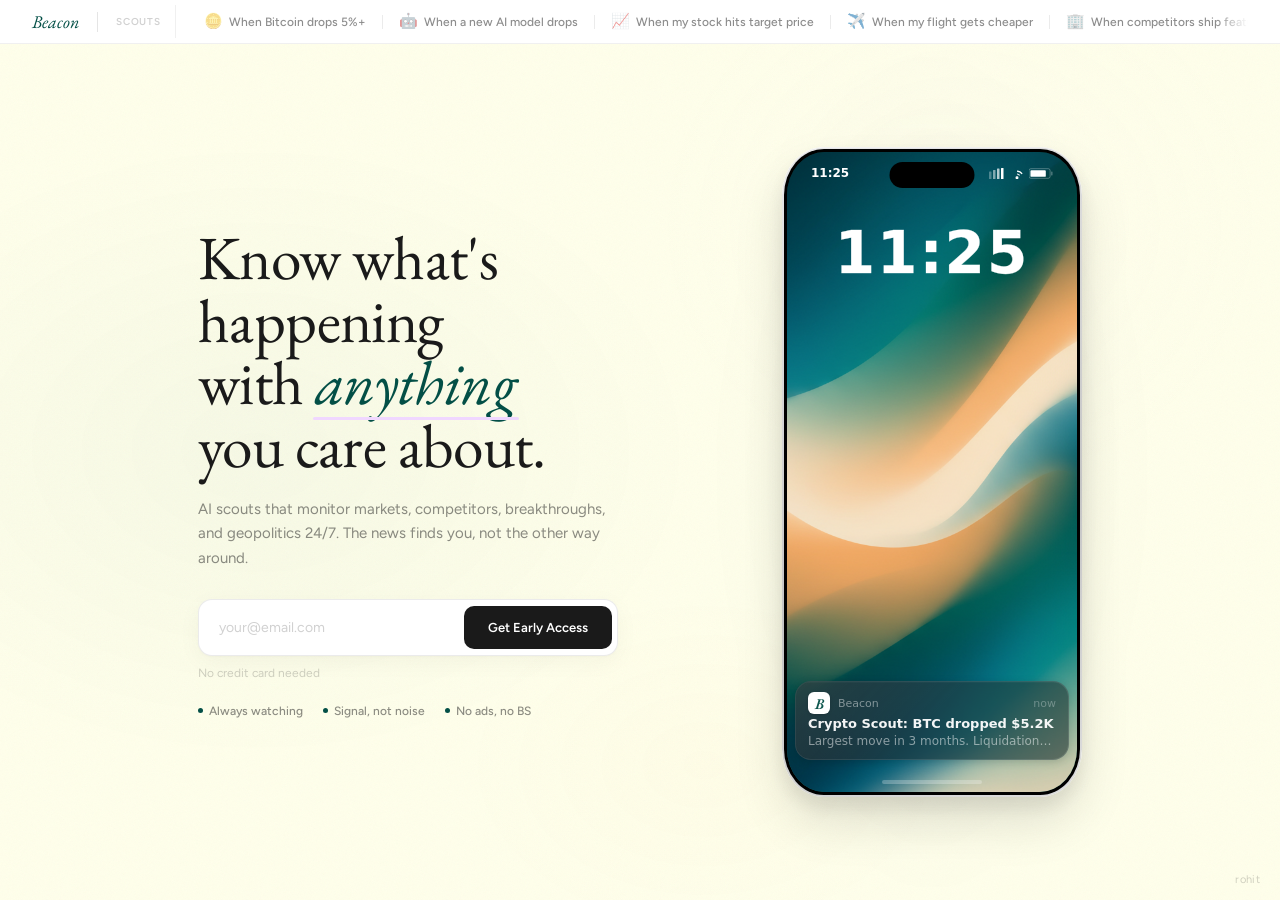
==== index.html @ 247541d8 "Update subtitle: the news finds you, not the other way around Co-Authored-By: Claude Opus 4.6 <norep" ====
<!DOCTYPE html>
<html lang="en">
<head>
<meta charset="UTF-8">
<meta name="viewport" content="width=device-width, initial-scale=1.0">
<title>Beacon — Know what's happening with anything you care about</title>
<meta name="description" content="Set up scouts to watch anything you care about. Beacon monitors 24/7 and only alerts you when something matters.">
<link rel="preconnect" href="https://fonts.googleapis.com">
<link rel="preconnect" href="https://fonts.gstatic.com" crossorigin>
<link href="https://fonts.googleapis.com/css2?family=Figtree:wght@400;500;600&family=EB+Garamond:ital,wght@0,400;1,400&display=swap" rel="stylesheet">
<style>
  *, *::before, *::after { margin: 0; padding: 0; box-sizing: border-box; }

  :root {
    --bg: #FFFFEB;
    --text: #1A1A1A;
    --text-50: rgba(26,26,26,0.5);
    --text-20: rgba(26,26,26,0.2);
    --text-70: rgba(26,26,26,0.7);
    --accent: #034f46;
    --accent-light: #067a6e;
    --accent-soft: rgba(3,79,70,0.06);
    --purple: #F0D7FF;
    --orange: #FFA946;
    --focus: #4D65FF;
    --border: rgba(0,0,0,0.06);
    --font-display: 'Figtree', -apple-system, sans-serif;
    --font-serif: 'EB Garamond', Georgia, serif;
    --font-body: 'Figtree', -apple-system, sans-serif;
    --font-ios: -apple-system, 'SF Pro Display', system-ui, sans-serif;
    --ease: cubic-bezier(0.16, 1, 0.3, 1);
    --ease-smooth: cubic-bezier(0.22, 1, 0.36, 1);
  }

  html, body {
    height: 100%; overflow: hidden;
    background: #FFFFEB; color: var(--text);
    font-family: var(--font-body);
    -webkit-font-smoothing: antialiased;
  }

  :focus-visible { outline: 0.125rem solid var(--focus); outline-offset: 0.125rem; }

  .viewport {
    position: relative;
    width: 100%; height: 100vh; height: 100dvh;
    display: grid;
    grid-template-rows: auto 1fr;
    overflow: hidden;
    opacity: 0; animation: viewIn 0.8s var(--ease) 0.1s forwards;
  }
  @keyframes viewIn { to { opacity: 1; } }

  /* ═══ CURSOR GLOW ═══ */
  .cursor-glow {
    position: fixed; width: 500px; height: 500px;
    border-radius: 50%; pointer-events: none; z-index: 0;
    background: radial-gradient(circle, rgba(3,79,70,0.035) 0%, transparent 70%);
    transform: translate(-50%, -50%);
    transition: opacity 0.4s;
    opacity: 0;
  }
  .cursor-glow.active { opacity: 1; }

  /* ═══ BACKGROUND ═══ */
  .bg-mesh {
    position: absolute; inset: 0; z-index: 0; pointer-events: none;
    background:
      radial-gradient(ellipse 50% 50% at 20% 50%, rgba(3,79,70,0.035) 0%, transparent 70%),
      radial-gradient(ellipse 40% 50% at 75% 25%, rgba(240,215,255,0.04) 0%, transparent 60%),
      radial-gradient(ellipse 35% 35% at 55% 85%, rgba(255,169,70,0.025) 0%, transparent 55%);
  }

  .bg-grain {
    position: absolute; inset: -50%; width: 200%; height: 200%;
    z-index: 1; pointer-events: none; opacity: 0.04;
    background-image: url("data:image/svg+xml,%3Csvg viewBox='0 0 512 512' xmlns='http://www.w3.org/2000/svg'%3E%3Cfilter id='n'%3E%3CfeTurbulence type='fractalNoise' baseFrequency='0.75' numOctaves='4' stitchTiles='stitch'/%3E%3C/filter%3E%3Crect width='100%25' height='100%25' filter='url(%23n)'/%3E%3C/svg%3E");
    background-size: 200px; animation: grain 6s steps(8) infinite;
  }
  @keyframes grain {
    0%,100%{transform:translate(0,0)}25%{transform:translate(-10%,5%)}50%{transform:translate(5%,-10%)}75%{transform:translate(-5%,10%)}
  }

  @keyframes fadeDown { from { opacity:0; transform:translateY(-8px); } to { opacity:1; transform:none; } }




  /* ═══ HERO ═══ */
  .hero {
    position: relative; z-index: 10;
    display: flex; align-items: center; justify-content: center;
    padding: 0 clamp(24px, 5vw, 64px);
    gap: clamp(40px, 5vw, 72px);
    max-width: 1100px; width: 100%; margin: 0 auto;
  }

  .hero-content { flex: 1; max-width: 520px; }

  /* Headline in EB Garamond (brand guide: serif for expressive headings) */
  .hero-headline {
    font-family: var(--font-serif); font-weight: 400;
    font-size: clamp(38px, 4.8vw, 64px);
    line-height: 1.02; letter-spacing: -0.01em;
    color: var(--text); margin-bottom: 20px; text-wrap: balance;
  }
  .hero-headline .word {
    display: inline-block; opacity: 0; transform: translateY(20px);
    animation: wordIn 0.5s var(--ease-smooth) forwards;
  }
  @keyframes wordIn { to { opacity:1; transform:none; } }
  .hero-headline .accent {
    font-family: var(--font-serif); font-style: italic;
    font-weight: 400; color: var(--accent);
    position: relative;
  }
  .hero-headline .accent::after {
    content: ''; position: absolute;
    bottom: 2px; left: -2px; right: -2px; height: 3px;
    background: var(--purple); border-radius: 2px;
    opacity: 0; transform: scaleX(0);
    animation: underlineIn 0.6s var(--ease) 1.2s forwards;
    transform-origin: left;
  }
  @keyframes underlineIn { to { opacity: 1; transform: scaleX(1); } }

  /* Sub copy in Figtree (brand guide: sans-serif for body) */
  .hero-sub {
    font-family: var(--font-body); font-weight: 400;
    font-size: clamp(15px, 1.1vw, 16px); line-height: 1.65;
    color: var(--text-50); max-width: 420px; margin-bottom: 28px;
    opacity: 0; animation: fadeUp 0.6s var(--ease) 0.8s forwards;
  }
  @keyframes fadeUp { from { opacity:0; transform:translateY(12px); } to { opacity:1; transform:none; } }

  /* CTA */
  .cta-wrap {
    max-width: 420px; position: relative;
    opacity: 0; animation: fadeUp 0.6s var(--ease) 1s forwards;
  }
  .cta-step { transition: all 0.5s var(--ease); }
  .cta-step.hidden { opacity:0; transform:translateY(8px); pointer-events:none; position:absolute; top:0; left:0; right:0; }
  .cta-step.visible { opacity:1; transform:none; pointer-events:auto; position:relative; }

  .cta {
    display: flex; align-items: center; background: #fff;
    border: 1px solid rgba(0,0,0,0.08); border-radius: 14px;
    padding: 5px 5px 5px 20px;
    box-shadow: 0 1px 3px rgba(0,0,0,0.03), 0 6px 24px rgba(0,0,0,0.04);
    transition: all 0.4s var(--ease-smooth);
  }
  .cta:focus-within {
    border-color: rgba(3,79,70,0.15);
    box-shadow: 0 1px 3px rgba(0,0,0,0.03), 0 12px 40px rgba(0,0,0,0.07);
    transform: translateY(-2px);
  }
  .cta input {
    flex:1; background:none; border:none; outline:none;
    font-family: var(--font-body); font-size: 14px; font-weight: 400;
    color: var(--text); padding: 14px 0; min-width: 0;
  }
  .cta input::placeholder { color: var(--text-20); }
  .cta-btn {
    flex-shrink: 0; font-family: var(--font-display);
    font-size: 13px; font-weight: 600;
    color: #fff; background: var(--text);
    border: none; border-radius: 10px; padding: 14px 24px;
    cursor: pointer; transition: all 0.3s var(--ease);
  }
  .cta-btn:hover { background: var(--accent); transform: translateY(-1px); box-shadow: 0 6px 20px rgba(3,79,70,0.2); }

  .cta-hint {
    font-family: var(--font-body); font-size: 12px; font-weight: 400;
    color: var(--text-20); margin-top: 10px;
  }

  /* Topic pills */
  .pills-label {
    font-family: var(--font-display); font-size: 13px; font-weight: 500;
    color: var(--text-50); margin-bottom: 14px;
  }
  .pills { display: flex; flex-wrap: wrap; gap: 8px; }
  .pill {
    font-family: var(--font-body); font-size: 13px; font-weight: 500;
    color: var(--text-50); background: rgba(255,255,255,0.8);
    border: 1px solid var(--border); border-radius: 100px;
    padding: 10px 20px; cursor: pointer; transition: all 0.3s var(--ease);
    opacity: 0; transform: translateY(10px) scale(0.95); user-select: none;
  }
  .pill.in { opacity:1; transform:none; }
  .pill:hover { border-color: rgba(3,79,70,0.2); color: var(--text); background: #fff; transform: translateY(-1px); }
  .pill.selected {
    background: var(--accent); border-color: var(--accent);
    color: #fff; box-shadow: 0 2px 12px rgba(3,79,70,0.2);
    transform: translateY(-1px) scale(1.02);
  }

  .confirm-wrap { text-align: left; }
  .confirm-number {
    font-family: var(--font-display); font-size: clamp(22px, 2.4vw, 32px);
    font-weight: 600; letter-spacing: -0.02em;
    color: var(--text); line-height: 1.2; margin-bottom: 6px;
  }
  .confirm-number .hash { color: var(--accent); font-weight: 600; }
  .confirm-text {
    font-family: var(--font-body); font-size: 14px; font-weight: 400;
    color: var(--text-50); line-height: 1.6;
  }

  /* Proof */
  .hero-proof {
    display: flex; gap: 20px; margin-top: 24px; flex-wrap: wrap;
  }
  .hero-proof-item {
    display: flex; align-items: center; gap: 6px;
    font-family: var(--font-body); font-size: 12px; font-weight: 500; color: var(--text-50);
    opacity: 0; transform: translateY(8px);
    animation: fadeUp 0.5s var(--ease) forwards;
    transition: color 0.3s var(--ease);
  }
  .hero-proof-item:nth-child(1) { animation-delay: 1.2s; }
  .hero-proof-item:nth-child(2) { animation-delay: 1.35s; }
  .hero-proof-item:nth-child(3) { animation-delay: 1.5s; }
  .hero-proof-item:hover { color: var(--text-70); }
  .hero-proof-item .pip {
    width: 5px; height: 5px; border-radius: 50%; background: var(--accent);
    animation: pipPulse 2.5s ease-in-out infinite;
  }
  .hero-proof-item:nth-child(2) .pip { animation-delay: 0.6s; }
  .hero-proof-item:nth-child(3) .pip { animation-delay: 1.2s; }
  @keyframes pipPulse {
    0%, 100% { opacity: 0.3; transform: scale(1); }
    50% { opacity: 0.7; transform: scale(1.3); }
  }

  /* ═══ PHONE ═══ */
  .phone-wrap {
    flex: 1; max-width: 300px; min-width: 250px;
    opacity: 0; animation: phoneIn 0.8s var(--ease-smooth) 0.4s forwards;
    position: relative;
    will-change: transform;
  }
  @keyframes phoneIn { from { opacity:0; transform:translateY(30px) scale(0.97); } to { opacity:1; transform:none; } }

  /* phone-float removed per user request */

  .phone-glow {
    position: absolute; inset: -20%; z-index: -1;
    background: radial-gradient(ellipse, rgba(3,79,70,0.06) 0%, transparent 65%);
    filter: blur(40px); pointer-events: none;
    animation: glowPulse 4s ease-in-out infinite;
  }
  @keyframes glowPulse {
    0%, 100% { opacity: 0.5; transform: scale(1); }
    50% { opacity: 0.9; transform: scale(1.04); }
  }

  /* deco removed per user request */

  .iphone {
    position: relative; width: 100%; aspect-ratio: 393 / 852;
    background: linear-gradient(155deg, #e8e8e8 0%, #d2d2d2 40%, #c5c5c5 60%, #ddd 100%);
    border-radius: min(48px, 14%); padding: 2px;
    box-shadow:
      inset 0 0.5px 0 rgba(255,255,255,0.9),
      0 25px 50px rgba(0,0,0,0.12),
      0 10px 20px rgba(0,0,0,0.08);
    transition: box-shadow 0.4s var(--ease);
  }
  .phone-wrap:hover .iphone {
    box-shadow:
      inset 0 0.5px 0 rgba(255,255,255,0.9),
      0 30px 60px rgba(0,0,0,0.15),
      0 15px 30px rgba(0,0,0,0.1);
  }
  .iphone-inner {
    width: 100%; height: 100%;
    background: #000; border-radius: min(46px, 13.5%);
    padding: 3px; overflow: hidden;
  }
  .iphone-screen {
    position: relative; width: 100%; height: 100%;
    border-radius: min(43px, 13%); overflow: hidden;
  }

  .dynamic-island {
    position: absolute; top: 10px; left: 50%; transform: translateX(-50%);
    width: 85px; height: 26px; background: #000; border-radius: 20px; z-index: 30;
  }

  /* Wallpaper */
  .ios-wall-fallback {
    position: absolute; inset: 0;
    background: linear-gradient(170deg, #0a2a28 0%, #0f3d3a 30%, #155852 60%, #1a6b64 100%);
  }
  .ios-wall {
    position: absolute; inset: 0;
    background: url('ios-wallpaper-v2.png') center/cover no-repeat;
  }

  /* Status bar */
  .sb {
    position: relative; z-index: 20;
    display: flex; justify-content: space-between; align-items: center;
    padding: 14px 24px 0;
    font-family: var(--font-ios); font-size: 12px; font-weight: 600; color: #fff;
  }
  .sb-right { display: flex; gap: 5px; align-items: center; }

  /* iOS Time + Date + Weather */
  .ios-time {
    position: relative; z-index: 10; text-align: center;
    padding-top: 44px;
    font-family: var(--font-ios); font-size: 58px; font-weight: 800;
    color: #fff; letter-spacing: 2px; line-height: 1;
    -webkit-text-stroke: 0.3px rgba(255,255,255,0.8);
  }
  .ios-date {
    font-family: var(--font-ios); font-size: 13px; font-weight: 500;
    color: rgba(255,255,255,0.65); text-align: center;
    margin-top: 4px; letter-spacing: 0.3px;
  }
  .ios-weather {
    text-align: center; margin-top: 8px;
    font-family: var(--font-ios); font-size: 13px; font-weight: 500;
    color: rgba(255,255,255,0.55);
    opacity: 0; transition: opacity 0.6s var(--ease-smooth);
  }
  .ios-weather.show { opacity: 1; }
  .ios-weather-icon { font-size: 15px; vertical-align: middle; margin-right: 2px; }

  /* Notifications */
  .notif-stack {
    position: absolute; bottom: 32px; left: 8px; right: 8px;
    z-index: 10; display: flex; flex-direction: column-reverse; gap: 6px;
  }

  .notif {
    position: relative;
    background: rgba(40,40,40,0.55);
    backdrop-filter: blur(50px) saturate(180%);
    -webkit-backdrop-filter: blur(50px) saturate(180%);
    border: 0.5px solid rgba(255,255,255,0.1);
    border-radius: 16px; padding: 10px 12px;
    box-shadow: 0 2px 8px rgba(0,0,0,0.15), inset 0 0.5px 0 rgba(255,255,255,0.06);
    will-change: transform, opacity;
    transform: translate3d(0, 8px, 0) scale(0.98);
    opacity: 0;
    transition: opacity 0.5s cubic-bezier(0.25, 1, 0.5, 1), transform 0.5s cubic-bezier(0.25, 1, 0.5, 1);
  }
  .notif.show { opacity: 1; transform: translate3d(0, 0, 0) scale(1); }
  .notif.minimized {
    padding: 7px 12px; border-radius: 14px;
    transform: translate3d(0, 0, 0) scale(0.96);
    transition: all 0.5s cubic-bezier(0.25, 1, 0.5, 1);
  }
  .notif.minimized .notif-body { display: none; }
  .notif.minimized .notif-title { font-size: 11px; }
  .notif.minimized .notif-row { margin-bottom: 0; }

  .notif::before {
    content: ''; position: absolute; inset: 0; border-radius: 16px;
    background: linear-gradient(135deg, rgba(255,255,255,0.06) 0%, transparent 50%);
    pointer-events: none;
  }

  .notif-row { display: flex; align-items: center; gap: 8px; margin-bottom: 2px; }

  .notif-app-icon {
    width: 22px; height: 22px; border-radius: 6px;
    display: flex; align-items: center; justify-content: center;
    font-family: var(--font-serif); font-size: 15px; font-weight: 600;
    font-style: italic; flex-shrink: 0;
    background: #fff; color: var(--accent);
    box-shadow: 0 1px 3px rgba(0,0,0,0.2);
  }

  .notif-app-name {
    font-family: var(--font-ios); font-size: 11px; font-weight: 500;
    color: rgba(255,255,255,0.45); flex: 1;
  }
  .notif-time-label {
    font-family: var(--font-ios); font-size: 11px; font-weight: 400;
    color: rgba(255,255,255,0.3);
  }
  .notif-title {
    font-family: var(--font-ios); font-size: 13px; font-weight: 600;
    color: rgba(255,255,255,0.95); line-height: 1.25; margin-bottom: 1px;
    white-space: nowrap; overflow: hidden; text-overflow: ellipsis;
  }
  .notif-body {
    font-family: var(--font-ios); font-size: 12px; font-weight: 400;
    color: rgba(255,255,255,0.5); line-height: 1.35;
    white-space: nowrap; overflow: hidden; text-overflow: ellipsis;
  }

  .home-indicator {
    position: absolute; bottom: 8px; left: 50%; transform: translateX(-50%);
    width: 100px; height: 4px; border-radius: 2px;
    background: rgba(255,255,255,0.25); z-index: 20;
  }

  /* ═══ SCOUT CAROUSEL (bottom) ═══ */
  .scout-strip {
    position: relative; z-index: 10;
    background: #fff;
    border-bottom: 1px solid var(--border);
    overflow: hidden;
    opacity: 0; animation: fadeDown 0.6s var(--ease) 0.2s forwards;
  }

  .scout-strip-inner {
    display: flex; align-items: center;
    padding: 0 clamp(16px, 3vw, 32px); gap: 0;
    max-width: 1340px; margin: 0 auto;
  }
  .scout-strip-logo {
    font-family: var(--font-serif); font-size: 18px; font-weight: 400;
    font-style: italic; color: var(--accent);
    white-space: nowrap; flex-shrink: 0;
    padding: 10px 0;
  }
  .scout-strip-sep {
    width: 1px; height: 20px; background: rgba(0,0,0,0.1); flex-shrink: 0;
    margin: 0 18px;
  }
  .scout-strip-label {
    font-family: var(--font-display); font-size: 10px; font-weight: 600;
    color: var(--text-20); letter-spacing: 0.08em; text-transform: uppercase;
    white-space: nowrap; flex-shrink: 0;
    padding: 10px 14px 10px 0;
    border-right: 1px solid var(--border);
  }
  .scout-carousel-wrap {
    flex: 1; overflow: hidden; position: relative;
    mask-image: linear-gradient(90deg, transparent, black 32px, black calc(100% - 32px), transparent);
    -webkit-mask-image: linear-gradient(90deg, transparent, black 32px, black calc(100% - 32px), transparent);
  }
  .scout-carousel {
    display: flex; align-items: center; width: max-content;
    animation: scoutScroll 70s linear infinite;
    padding: 0 12px;
  }
  .scout-carousel:hover { animation-play-state: paused; }
  @keyframes scoutScroll { to { transform: translateX(-50%); } }

  .scout-item {
    display: flex; align-items: center; gap: 6px;
    font-family: var(--font-body); font-size: 12px; font-weight: 500;
    color: var(--text-50); white-space: nowrap;
    padding: 10px 16px;
    transition: color 0.3s var(--ease);
    cursor: default;
  }
  .scout-item:hover { color: var(--accent); }
  .scout-emoji { font-size: 15px; line-height: 1; }
  .scout-sep {
    width: 1px; height: 14px; background: rgba(0,0,0,0.08); flex-shrink: 0;
  }

  /* ═══ ROHIT TOGGLE ═══ */
  .rohit-toggle {
    position: fixed; bottom: 14px; right: 20px; z-index: 100;
    font-family: var(--font-body); font-size: 11px; font-weight: 400;
    color: var(--text-20); cursor: pointer; user-select: none;
    letter-spacing: 0.03em;
    transition: color 0.3s var(--ease);
    opacity: 0; animation: fadeUp 0.6s var(--ease) 2s forwards;
  }
  .rohit-toggle:hover { color: var(--text-50); }
  .rohit-toggle.active { color: var(--accent); }

  /* ═══ RESPONSIVE ═══ */
  @media (max-width: 960px) {
    html, body { overflow: auto; }
    .viewport { height: auto; overflow: visible; grid-template-rows: auto auto; }
    .hero {
      flex-direction: column; padding: 0 24px;
      text-align: center; justify-content: flex-start; gap: 0;
    }
    .hero-content {
      max-width: 480px; order: 1; flex: none; margin: 0 auto;
      min-height: calc(100dvh - 50px);
      display: flex; flex-direction: column; justify-content: center;
      padding: 32px 0 0;
    }
    .hero-headline {
      font-size: clamp(36px, 8vw, 52px);
      text-align: center; margin-left: auto; margin-right: auto;
    }
    .hero-sub { text-align: center; max-width: 100%; margin-left: auto; margin-right: auto; }
    .cta-wrap { max-width: 90vw; width: 100%; margin: 0 auto; }
    .hero-proof { justify-content: center; margin-top: 16px; }
    .phone-wrap {
      order: 2; width: 75vw; max-width: 380px; min-width: 300px; margin: 0 auto;
      flex: none; padding: 0; margin-top: -60px;
    }
  }
  @media (max-width: 640px) {
    .hero-content { padding: 20px 0 0; }
    .hero { padding: 0 20px; }
    .hero-sub { margin-bottom: 20px; }
    .hero-headline { font-size: clamp(32px, 9vw, 44px); }
    .hero-proof { gap: 12px; }
    .scout-strip-label { display: none; }
    .phone-wrap { width: 80vw; max-width: 360px; min-width: 280px; margin-top: -48px; padding: 0; margin-bottom: 0; }
    .cta {
      flex-direction: column; gap: 0; padding: 0;
      background: none; border: none; box-shadow: none;
    }
    .cta:focus-within { transform: none; box-shadow: none; }
    .cta input {
      width: 100%; font-size: 15px; padding: 14px 16px;
      background: rgba(255,255,255,0.6); border: 1px solid var(--border);
      border-radius: 12px; margin-bottom: 10px;
    }
    .cta-btn {
      width: 100%; padding: 16px; border-radius: 12px;
      font-size: 14px; text-align: center;
    }
    /* Keep phone internals left-aligned like real iOS */
    .iphone-screen { text-align: left; }
    .notif-stack { bottom: 28px; left: 8px; right: 8px; gap: 6px; }
    .notif { border-radius: 16px; padding: 10px 12px; }
    .notif-row { text-align: left; }
    .notif-title { font-size: 13px; text-align: left; }
    .notif-body { font-size: 12px; text-align: left; }
    .notif-app-icon { width: 22px; height: 22px; font-size: 15px; border-radius: 6px; }
    .notif-app-name { font-size: 11px; text-align: left; }
    .notif-time-label { font-size: 11px; }

    /* Mobile: skip pills, go straight to clean confirm */
    #step-topics { display: none !important; }

    /* Mobile confirm overlay */
    .mobile-confirm-overlay {
      position: fixed; inset: 0; z-index: 200;
      background: var(--bg);
      display: flex; flex-direction: column;
      align-items: center; justify-content: center;
      padding: 40px 32px; text-align: center;
      opacity: 0; transform: scale(0.98);
      animation: overlayIn 0.6s cubic-bezier(0.25, 1, 0.5, 1) forwards;
    }
    @keyframes overlayIn {
      to { opacity: 1; transform: scale(1); }
    }
    .mobile-confirm-overlay .confirm-check {
      width: 56px; height: 56px; border-radius: 50%;
      background: var(--accent); color: #fff;
      display: flex; align-items: center; justify-content: center;
      font-size: 28px; margin-bottom: 24px;
      opacity: 0; transform: scale(0.5);
      animation: checkPop 0.5s cubic-bezier(0.25, 1, 0.5, 1) 0.3s forwards;
    }
    @keyframes checkPop { to { opacity: 1; transform: scale(1); } }
    .mobile-confirm-overlay .confirm-number {
      font-size: 28px; margin-bottom: 8px;
    }
    .mobile-confirm-overlay .confirm-text {
      font-size: 15px; max-width: 280px; line-height: 1.6;
    }

    /* Kill bottom space from body/viewport */
    .viewport { margin-bottom: 0; padding-bottom: 0; }
    .hero { padding-bottom: 0; margin-bottom: 0; }
  }
</style>
</head>
<body>
<div class="cursor-glow" id="cursor-glow"></div>
<div class="viewport">
  <div class="bg-mesh"></div>
  <div class="bg-grain"></div>

  <!-- Scout Carousel (top) -->
  <div class="scout-strip">
    <div class="scout-strip-inner">
      <span class="scout-strip-logo">Beacon</span>
      <span class="scout-strip-sep"></span>
      <span class="scout-strip-label">Scouts</span>
      <div class="scout-carousel-wrap">
        <div class="scout-carousel" id="scout-carousel"></div>
      </div>
    </div>
  </div>

  <!-- Hero -->
  <main class="hero">
    <div class="hero-content">
      <h1 class="hero-headline" id="headline"></h1>
      <p class="hero-sub">AI scouts that monitor markets, competitors, breakthroughs, and geopolitics 24/7. The news finds you, not the other way around.</p>
      <div class="cta-wrap" id="cta">
        <div class="cta-step visible" id="step-email">
          <form class="cta" onsubmit="handleSubmit(event)">
            <input type="email" placeholder="your@email.com" required autocomplete="email" />
            <button type="submit" class="cta-btn">Get Early Access</button>
          </form>
          <div class="cta-hint">No credit card needed</div>
        </div>
        <div class="cta-step hidden" id="step-topics">
          <div class="pills-label">What do you want your first scout to track?</div>
          <div class="pills">
            <span class="pill" data-topic="ai">AI model launches</span>
            <span class="pill" data-topic="markets">Gold & silver prices</span>
            <span class="pill" data-topic="crypto">Bitcoin price moves</span>
            <span class="pill" data-topic="geo">Iran war updates</span>
            <span class="pill" data-topic="comp">Competitor launches</span>
            <span class="pill" data-topic="startup">Startup funding rounds</span>
            <span class="pill" data-topic="regulation">New regulations</span>
            <span class="pill" data-topic="unsure" style="border-style:dashed">Not sure yet, surprise me</span>
          </div>
        </div>
        <div class="cta-step hidden" id="step-confirm">
          <div class="confirm-wrap">
            <div class="confirm-number">You're <span class="hash">#2,847</span> on the list</div>
            <div class="confirm-text">We'll activate your scout and ping you the moment it's ready.</div>
          </div>
        </div>
      </div>
      <div class="hero-proof">
        <div class="hero-proof-item"><span class="pip"></span>Always watching</div>
        <div class="hero-proof-item"><span class="pip"></span>Signal, not noise</div>
        <div class="hero-proof-item"><span class="pip"></span>No ads, no BS</div>
      </div>
    </div>

    <!-- iPhone -->
    <div class="phone-wrap" id="phone-wrap">
      <div class="phone-glow"></div>
      <div class="iphone">
        <div class="iphone-inner">
          <div class="iphone-screen">
            <div class="ios-wall-fallback"></div>
            <div class="ios-wall"></div>
            <div class="dynamic-island"></div>
            <div class="sb">
              <span id="sb-time">9:41</span>
              <div class="sb-right">
                <svg width="16" height="11" viewBox="0 0 16 11" fill="#fff"><rect x="0" y="3.5" width="2.5" height="7.5" rx="0.5" opacity="0.3"/><rect x="4" y="2" width="2.5" height="9" rx="0.5" opacity="0.5"/><rect x="8" y="0.5" width="2.5" height="10.5" rx="0.5" opacity="0.7"/><rect x="12" y="0" width="2.5" height="11" rx="0.5"/></svg>
                <svg width="14" height="11" viewBox="0 0 15 11" fill="none" stroke="#fff" stroke-width="1.2"><path d="M7.5 6C8.6 6 9.6 6.6 10.3 7.5"/><path d="M7.5 3C9.8 3 11.8 4.2 13 6"/><circle cx="7.5" cy="10" r="1" fill="#fff"/></svg>
                <svg width="24" height="11" viewBox="0 0 25 11" fill="none"><rect x="0" y="0.5" width="22" height="10" rx="2" stroke="#fff" stroke-opacity="0.3"/><rect x="23" y="3.5" width="1.5" height="4" rx="0.5" fill="#fff" opacity="0.3"/><rect x="1.5" y="2" width="16" height="7" rx="1" fill="#fff"/></svg>
              </div>
            </div>
            <div class="ios-time" id="ios-time">9:41</div>
            <div class="ios-date" id="ios-date">Thursday, March 13</div>
            <div class="ios-weather" id="ios-weather"></div>
            <div class="notif-stack" id="notif-stack"></div>
            <div class="home-indicator"></div>
          </div>
        </div>
      </div>
    </div>
  </main>

  <span class="rohit-toggle" id="theme-rohit" onclick="toggleRohit()">rohit</span>
</div>

<script>
// ═══ HEADLINE ═══
(function() {
  var el = document.getElementById('headline');
  var words = [
    { t: 'Know' }, { t: "what's" }, { t: 'happening' },
    { t: 'with' }, { t: 'anything', cls: 'accent' },
    { t: 'you' }, { t: 'care' }, { t: 'about.' },
  ];
  el.innerHTML = words.map(function(w, i) {
    var inner = w.cls ? '<span class="' + w.cls + '">' + w.t + '</span>' : w.t;
    return '<span class="word" style="animation-delay:' + (0.3 + i * 0.07) + 's">' + inner + '</span>';
  }).join(' ');
})();

// ═══ iOS TIME (uses visitor's timezone automatically) ═══
(function() {
  function update() {
    var now = new Date();
    var h = now.getHours() % 12 || 12;
    var m = now.getMinutes().toString().padStart(2, '0');
    var t = h + ':' + m;
    document.getElementById('ios-time').textContent = t;
    document.getElementById('sb-time').textContent = t;
    var days = ['Sunday','Monday','Tuesday','Wednesday','Thursday','Friday','Saturday'];
    var months = ['January','February','March','April','May','June','July','August','September','October','November','December'];
    document.getElementById('ios-date').textContent = days[now.getDay()] + ', ' + months[now.getMonth()] + ' ' + now.getDate();
  }
  update();
  setInterval(update, 30000);
})();

// ═══ WEATHER (IP geolocation + Open-Meteo, zero API keys) ═══
(function() {
  var weatherEl = document.getElementById('ios-weather');
  var codes = {
    0: '☀️', 1: '🌤️', 2: '⛅', 3: '☁️',
    45: '🌫️', 48: '🌫️',
    51: '🌦️', 53: '🌦️', 55: '🌧️',
    61: '🌦️', 63: '🌧️', 65: '🌧️',
    71: '🌨️', 73: '🌨️', 75: '🌨️',
    80: '🌦️', 81: '🌧️', 82: '🌧️',
    95: '⛈️', 96: '⛈️', 99: '⛈️'
  };

  var tz = Intl.DateTimeFormat().resolvedOptions().timeZone || '';
  var city = tz.split('/').pop().replace(/_/g, ' ');

  function showWeather(lat, lon, cityName) {
    fetch('https://api.open-meteo.com/v1/forecast?latitude=' + lat + '&longitude=' + lon + '&current_weather=true')
      .then(function(r) { return r.json(); })
      .then(function(data) {
        var w = data.current_weather;
        if (!w) return;
        var icon = codes[w.weathercode] || '☀️';
        var tempC = Math.round(w.temperature);
        var isUS = tz.indexOf('America') === 0;
        var temp = isUS ? Math.round(tempC * 9 / 5 + 32) + '°' : tempC + '°';
        weatherEl.innerHTML = '<span class="ios-weather-icon">' + icon + '</span> ' + temp + '  ' + cityName;
        weatherEl.classList.add('show');
      })
      .catch(function() {});
  }

  // GeoJS (primary, no rate limits) with ipapi fallback
  fetch('https://get.geojs.io/v1/ip/geo.json')
    .then(function(r) { return r.json(); })
    .then(function(geo) {
      if (geo.latitude && geo.longitude) {
        showWeather(geo.latitude, geo.longitude, geo.city || city);
      } else { throw new Error('no coords'); }
    })
    .catch(function() {
      fetch('https://ipapi.co/json/')
        .then(function(r) { return r.json(); })
        .then(function(geo) {
          if (geo.latitude && geo.longitude) {
            showWeather(geo.latitude, geo.longitude, geo.city || city);
          }
        })
        .catch(function() {});
    });
})();

// ═══ CURSOR GLOW ═══
(function() {
  var glow = document.getElementById('cursor-glow');
  var active = false;
  document.addEventListener('mousemove', function(e) {
    if (!active) { glow.classList.add('active'); active = true; }
    glow.style.left = e.clientX + 'px';
    glow.style.top = e.clientY + 'px';
  });
  document.addEventListener('mouseleave', function() {
    glow.classList.remove('active'); active = false;
  });
})();

// ═══ PHONE 3D TILT ═══
(function() {
  var phone = document.getElementById('phone-wrap');
  if (!phone) return;
  document.addEventListener('mousemove', function(e) {
    var dx = (e.clientX / window.innerWidth - 0.5) * 2;
    var dy = (e.clientY / window.innerHeight - 0.5) * 2;
    phone.style.transform =
      'perspective(900px) rotateY(' + (dx * 4) + 'deg) rotateX(' + (-dy * 2.5) + 'deg)';
  });
})();

// ═══ NOTIFICATIONS ═══
(function() {
  var stack = document.getElementById('notif-stack');
  var MAX_VISIBLE = 3;

  var allNotifs = [
    { scout: 'Crypto Scout', title: 'BTC dropped $5.2K', body: 'Largest move in 3 months. Liquidations at $890M.' },
    { scout: 'AI Scout', title: 'Claude 4.5 dropped', body: 'Major reasoning upgrade. API live now.' },
    { scout: 'Competitor Scout', title: 'Rival raised $25M', body: 'Led by Sequoia. Entering your market.' },
    { scout: 'Geopolitics Scout', title: 'Taiwan Strait alert', body: 'US Navy repositioning confirmed.' },
    { scout: 'Market Scout', title: 'Gold hits new ATH at $2,840', body: 'Safe haven demand surging. Up 18% YTD.' },
    { scout: 'Regulation Scout', title: 'EU AI Act published', body: 'Affects deployment. Compliance deadline Q2.' },
    { scout: 'Startup Scout', title: 'Perplexity raised $500M', body: 'Valued at $9B. Series C led by IVP.' },
    { scout: 'Sneaker Scout', title: 'Jordan 4 Bred restocked', body: 'Nike SNKRS app. Limited sizes available.' },
    { scout: 'Flight Scout', title: 'DEL→LHR dropped to $380', body: 'Down 42% from last week. Book before midnight.' },
    { scout: 'Crypto Scout', title: 'ETH broke $4,200', body: 'Highest since Jan. ETF inflows accelerating.' },
    { scout: 'AI Scout', title: 'GPT-5 announced', body: 'Multimodal native. Rolling out to Plus users.' },
    { scout: 'Market Scout', title: 'Silver surged 8% overnight', body: 'Industrial demand spike. Supply deficit widening.' },
    { scout: 'Competitor Scout', title: 'Competitor acquired Acme', body: '$120M deal. Expanding into your vertical.' },
    { scout: 'Geopolitics Scout', title: 'EU sanctions expanded', body: 'New trade restrictions effective next week.' },
    { scout: 'Rent Scout', title: 'Avg rent dropped 6% in HSR', body: 'First decline in 14 months. New inventory surge.' },
    { scout: 'Research Scout', title: 'Your paper got cited', body: 'New citation in Nature Machine Intelligence.' },
    { scout: 'Oil Scout', title: 'Crude spiked to $94/barrel', body: 'OPEC+ cut deeper than expected.' },
    { scout: 'Funding Scout', title: 'Stripe raised at $91B', body: 'Largest private funding round this year.' },
    { scout: 'Fed Scout', title: 'Fed cut rates by 25bps', body: 'First cut in 14 months. Markets rallying.' },
    { scout: 'Ad Scout', title: 'Competitor launched Google Ads', body: 'Bidding on your brand keywords. CPC up 30%.' },
  ];

  var timeLabels = ['now', '1m ago', '3m ago', '8m ago', '22m ago', '1h ago'];
  var queue = allNotifs.slice();
  var visible = [];

  function updateTimes() {
    visible.forEach(function(obj, i) {
      var label = obj.el.querySelector('.notif-time-label');
      if (label) label.textContent = timeLabels[i] || timeLabels[timeLabels.length - 1];
    });
  }

  function showNext() {
    if (queue.length === 0) {
      setTimeout(function() {
        visible.forEach(function(obj) { obj.el.classList.remove('show'); });
        setTimeout(function() {
          stack.innerHTML = '';
          visible = [];
          queue = allNotifs.slice();
          setTimeout(showNext, 1000);
        }, 700);
      }, 4000);
      return;
    }

    var data = queue.shift();
    var el = document.createElement('div');
    el.className = 'notif';
    el.innerHTML =
      '<div class="notif-row">' +
        '<div class="notif-app-icon">B</div>' +
        '<div class="notif-app-name">Beacon</div>' +
        '<div class="notif-time-label">now</div>' +
      '</div>' +
      '<div class="notif-title">' + data.scout + ': ' + data.title + '</div>' +
      '<div class="notif-body">' + data.body + '</div>';

    stack.prepend(el);
    visible.unshift({ el: el, data: data });

    if (visible.length > MAX_VISIBLE) {
      var oldest = visible.pop();
      oldest.el.classList.add('minimized');
      setTimeout(function() {
        if (oldest.el.parentNode) oldest.el.remove();
      }, 600);
    }

    updateTimes();

    requestAnimationFrame(function() {
      requestAnimationFrame(function() {
        el.classList.add('show');
      });
    });

    setTimeout(showNext, 2800);
  }

  setTimeout(showNext, 1600);
})();

// ═══ SCOUT CAROUSEL (emoji + thin separator) ═══
(function() {
  var scouts = [
    ['\uD83E\uDE99', 'When Bitcoin drops 5%+'],
    ['\uD83E\uDD16', 'When a new AI model drops'],
    ['\uD83D\uDCC8', 'When my stock hits target price'],
    ['\u2708\uFE0F', 'When my flight gets cheaper'],
    ['\uD83C\uDFE2', 'When competitors ship features'],
    ['\uD83D\uDCB0', 'When a startup I follow raises'],
    ['\uD83C\uDFE0', 'When rent drops in my area'],
    ['\uD83D\uDC5F', 'When my sneakers restock'],
    ['\uD83C\uDF0D', 'When visa policies change'],
    ['\uD83C\uDFB5', 'When concert tickets drop'],
    ['\uD83D\uDD2C', 'When a paper cites my research'],
    ['\u26FD', 'When oil prices spike overnight'],
    ['\uD83D\uDCE6', 'When an acquisition happens in my space'],
    ['\uD83D\uDCC9', 'When my portfolio drops 3%+'],
    ['\uD83C\uDFE6', 'When the Fed changes rates'],
    ['\uD83C\uDFAF', 'When my competitor runs new ads'],
  ];
  var carousel = document.getElementById('scout-carousel');
  var html = scouts.map(function(s, i) {
    var item = '<span class="scout-item"><span class="scout-emoji">' + s[0] + '</span> ' + s[1] + '</span>';
    if (i < scouts.length - 1) item += '<span class="scout-sep"></span>';
    return item;
  }).join('');
  // Double for infinite scroll
  carousel.innerHTML = html + '<span class="scout-sep"></span>' + html;
})();

// ═══ BUTTON LETTER WAVE ═══
(function() {
  var btns = document.querySelectorAll('.cta-btn, .nav-cta');
  btns.forEach(function(btn) {
    var spanEl = btn.querySelector('span');
    var target = spanEl || btn;
    var originalText = target.textContent.trim();

    btn.addEventListener('mouseenter', function() {
      var chars = originalText.split('');
      target.innerHTML = chars.map(function(c, i) {
        var ch = c === ' ' ? '&nbsp;' : c;
        return '<span style="display:inline-block;animation:letterWave 0.4s var(--ease) ' + (i * 0.02) + 's both">' + ch + '</span>';
      }).join('');
    });
    btn.addEventListener('mouseleave', function() {
      target.textContent = originalText;
    });
  });

  var style = document.createElement('style');
  style.textContent = '@keyframes letterWave{0%{transform:translateY(0)}40%{transform:translateY(-15%)}100%{transform:translateY(0)}}';
  document.head.appendChild(style);
})();

// ═══ WAITLIST FLOW ═══
var topicNotifs = {
  ai:         { title: 'Claude 4.5 just launched', body: 'Major reasoning upgrade. API live now.' },
  markets:    { title: 'Gold hits $2,840, new ATH', body: 'Safe haven demand surging. Up 18% YTD.' },
  crypto:     { title: 'BTC dropped $5.2K', body: 'Largest move in 3 months. Liquidations at $890M.' },
  geo:        { title: 'Iran strikes: US responds', body: 'Pentagon confirms targeted response overnight.' },
  comp:       { title: 'Rival shipped a new feature', body: 'Direct competitor to your core product.' },
  startup:    { title: 'Startup you follow raised $25M', body: 'Series B led by Sequoia.' },
  regulation: { title: 'EU AI Act published', body: 'Affects deployment. Compliance deadline Q2.' },
  unsure:     { title: 'Your scout found something', body: 'We picked trending topics for you.' },
};
var selectedTopics = [];
var pillTimer = null;

function handleSubmit(e) {
  e.preventDefault();
  var isMobile = window.innerWidth <= 640;
  if (isMobile) {
    // Immersive full-screen confirmation on mobile
    var overlay = document.createElement('div');
    overlay.className = 'mobile-confirm-overlay';
    overlay.innerHTML =
      '<div class="confirm-check">✓</div>' +
      '<div class="confirm-number">You\'re <span class="hash">#2,847</span> on the list</div>' +
      '<div class="confirm-text">We\'ll activate your scout and ping you the moment it\'s ready.</div>';
    document.body.appendChild(overlay);
    return;
  }
  document.getElementById('step-email').classList.replace('visible', 'hidden');
  document.getElementById('step-topics').classList.replace('hidden', 'visible');
  document.querySelectorAll('#step-topics .pill').forEach(function(p, i) {
    setTimeout(function() { p.classList.add('in'); }, i * 80);
  });
}

document.addEventListener('click', function(e) {
  if (!e.target.classList.contains('pill')) return;
  e.target.classList.toggle('selected');
  var t = e.target.dataset.topic;
  var i = selectedTopics.indexOf(t);
  if (i > -1) selectedTopics.splice(i, 1); else selectedTopics.push(t);
  if (pillTimer) clearTimeout(pillTimer);
  if (selectedTopics.length > 0) pillTimer = setTimeout(advanceToConfirm, 1200);
});

function advanceToConfirm() {
  document.getElementById('step-topics').classList.replace('visible', 'hidden');
  document.getElementById('step-confirm').classList.replace('hidden', 'visible');
  var stack = document.getElementById('notif-stack');
  stack.querySelectorAll('.notif').forEach(function(n) { n.classList.remove('show'); });
  var topics = selectedTopics.slice(0, 3);
  var times = ['now', '3m ago', '12m ago'];
  setTimeout(function() {
    stack.innerHTML = '';
    topics.forEach(function(topic, i) {
      var d = topicNotifs[topic];
      if (!d) return;
      var el = document.createElement('div');
      el.className = 'notif';
      el.innerHTML =
        '<div class="notif-row">' +
          '<div class="notif-app-icon">B</div>' +
          '<div class="notif-app-name">Beacon</div>' +
          '<div class="notif-time-label">' + times[i] + '</div>' +
        '</div>' +
        '<div class="notif-title">' + d.title + '</div>' +
        '<div class="notif-body">' + d.body + '</div>';
      stack.appendChild(el);
      setTimeout(function() { el.classList.add('show'); }, 200 + i * 400);
    });
  }, 500);
}

// ═══ THEME: ROHIT ═══
var rohitActive = false;
var defaultVars = {
  '--bg': '#FFFFEB',
  '--text': '#1A1A1A',
  '--text-50': 'rgba(26,26,26,0.5)',
  '--text-20': 'rgba(26,26,26,0.2)',
  '--text-70': 'rgba(26,26,26,0.7)',
  '--accent': '#034f46',
  '--accent-light': '#067a6e',
  '--accent-soft': 'rgba(3,79,70,0.06)',
  '--purple': '#F0D7FF',
  '--orange': '#FFA946',
  '--focus': '#4D65FF',
  '--border': 'rgba(0,0,0,0.06)',
};
var rohitVars = {
  '--bg': '#F5F0E7',
  '--text': '#1F1A17',
  '--text-50': '#4E453E',
  '--text-20': '#9B8F84',
  '--text-70': '#4E453E',
  '--accent': '#7A2E2D',
  '--accent-light': '#A44D4C',
  '--accent-soft': 'rgba(122,46,45,0.06)',
  '--purple': '#D7CAD5',
  '--orange': '#9A7440',
  '--focus': '#7A96AD',
  '--border': '#D8CDBD',
};

function toggleRohit() {
  var root = document.documentElement;
  var btn = document.getElementById('theme-rohit');
  rohitActive = !rohitActive;
  var vars = rohitActive ? rohitVars : defaultVars;
  for (var key in vars) {
    root.style.setProperty(key, vars[key]);
  }
  btn.classList.toggle('active', rohitActive);

  var strip = document.querySelector('.scout-strip');
  var cta = document.querySelector('.cta');
  if (rohitActive) {
    document.body.style.background = '#F5F0E7';
    if (strip) { strip.style.background = '#FBF8F2'; strip.style.borderColor = '#D8CDBD'; }
    if (cta) { cta.style.background = '#FFFCF8'; }
    document.querySelectorAll('.pill').forEach(function(p) {
      if (!p.classList.contains('selected')) p.style.background = 'rgba(255,252,248,0.8)';
    });
    document.querySelector('.ios-wall-fallback').style.background =
      'linear-gradient(170deg, #3B2020 0%, #4A2828 30%, #5C3030 60%, #6E3838 100%)';
  } else {
    document.body.style.background = '';
    if (strip) { strip.style.background = ''; strip.style.borderColor = ''; }
    if (cta) { cta.style.background = ''; }
    document.querySelectorAll('.pill').forEach(function(p) { p.style.background = ''; });
    document.querySelector('.ios-wall-fallback').style.background = '';
  }
}
</script>
</body>
</html>
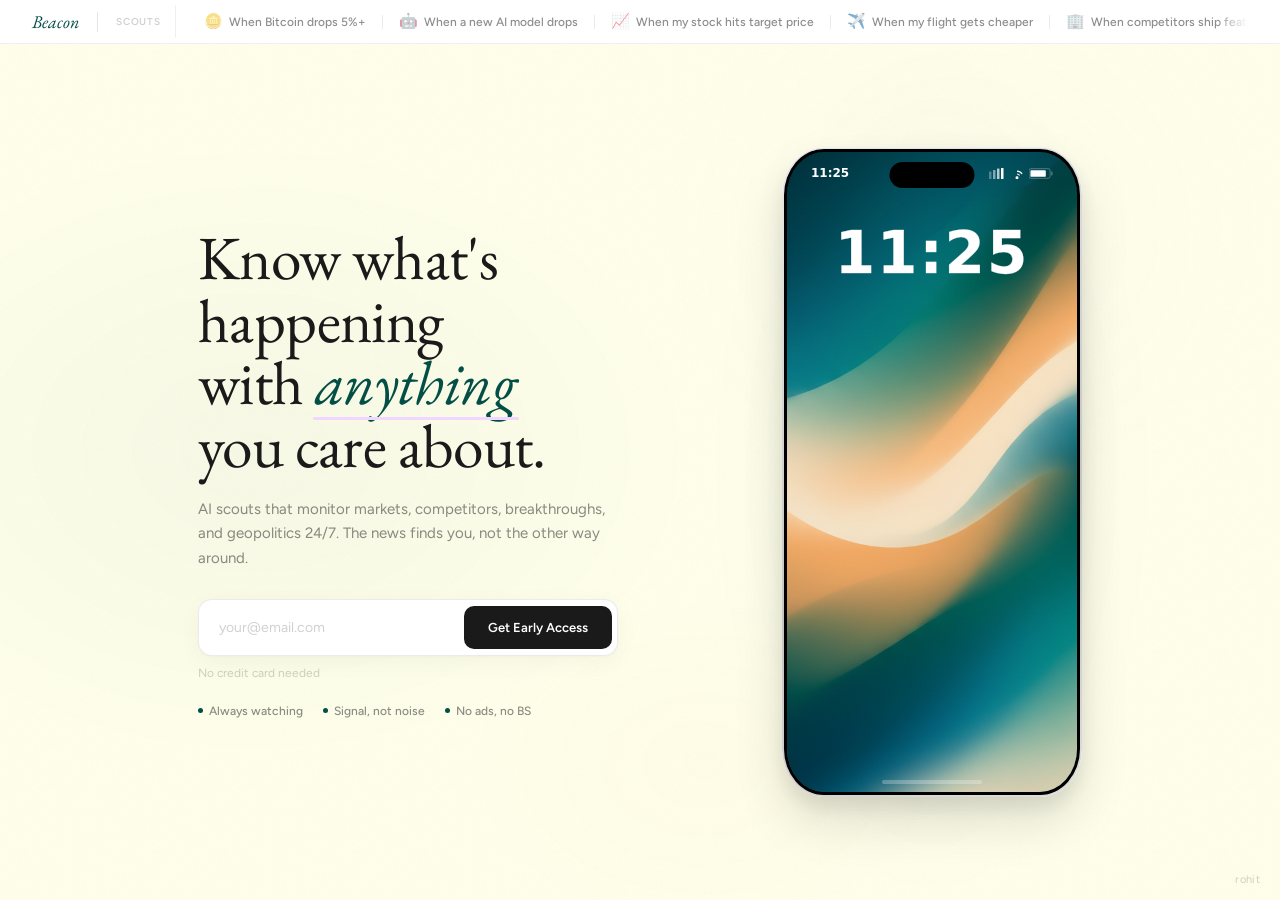
==== commit d0cf121d: "Fix mobile: kill bottom space, horizontal scroll, add breathing room Root causes fixed: - body min-h" ====
--- a/index.html
+++ b/index.html
@@ -472,11 +472,16 @@
 
   /* ═══ RESPONSIVE ═══ */
   @media (max-width: 960px) {
-    html, body { overflow: auto; }
-    .viewport { height: auto; overflow: visible; grid-template-rows: auto auto; }
+    html, body { height: auto; min-height: 0; overflow-x: hidden; overflow-y: auto; margin: 0; padding: 0; }
+    .viewport {
+      height: auto; min-height: 0; overflow-x: clip; overflow-y: visible;
+      display: flex; flex-direction: column;
+      margin: 0; padding: 0;
+    }
     .hero {
       flex-direction: column; padding: 0 24px;
-      text-align: center; justify-content: flex-start; gap: 0;
+      text-align: center; justify-content: flex-start;
+      gap: 0; margin: 0;
     }
     .hero-content {
       max-width: 480px; order: 1; flex: none; margin: 0 auto;
@@ -492,18 +497,20 @@
     .cta-wrap { max-width: 90vw; width: 100%; margin: 0 auto; }
     .hero-proof { justify-content: center; margin-top: 16px; }
     .phone-wrap {
-      order: 2; width: 75vw; max-width: 380px; min-width: 300px; margin: 0 auto;
-      flex: none; padding: 0; margin-top: -60px;
+      order: 2; width: 75vw; max-width: 380px; min-width: 300px;
+      flex: none; padding: 0;
+      margin: -60px auto 0 auto;
+      overflow: hidden; /* clip phone-glow extending beyond */
     }
   }
   @media (max-width: 640px) {
     .hero-content { padding: 20px 0 0; }
-    .hero { padding: 0 20px; }
+    .hero { padding: 0 24px; }
     .hero-sub { margin-bottom: 20px; }
     .hero-headline { font-size: clamp(32px, 9vw, 44px); }
     .hero-proof { gap: 12px; }
     .scout-strip-label { display: none; }
-    .phone-wrap { width: 80vw; max-width: 360px; min-width: 280px; margin-top: -48px; padding: 0; margin-bottom: 0; }
+    .phone-wrap { width: 80vw; max-width: 360px; min-width: 280px; margin: -48px auto 0 auto; }
     .cta {
       flex-direction: column; gap: 0; padding: 0;
       background: none; border: none; box-shadow: none;
@@ -560,10 +567,6 @@
     .mobile-confirm-overlay .confirm-text {
       font-size: 15px; max-width: 280px; line-height: 1.6;
     }
-
-    /* Kill bottom space from body/viewport */
-    .viewport { margin-bottom: 0; padding-bottom: 0; }
-    .hero { padding-bottom: 0; margin-bottom: 0; }
   }
 </style>
 </head>
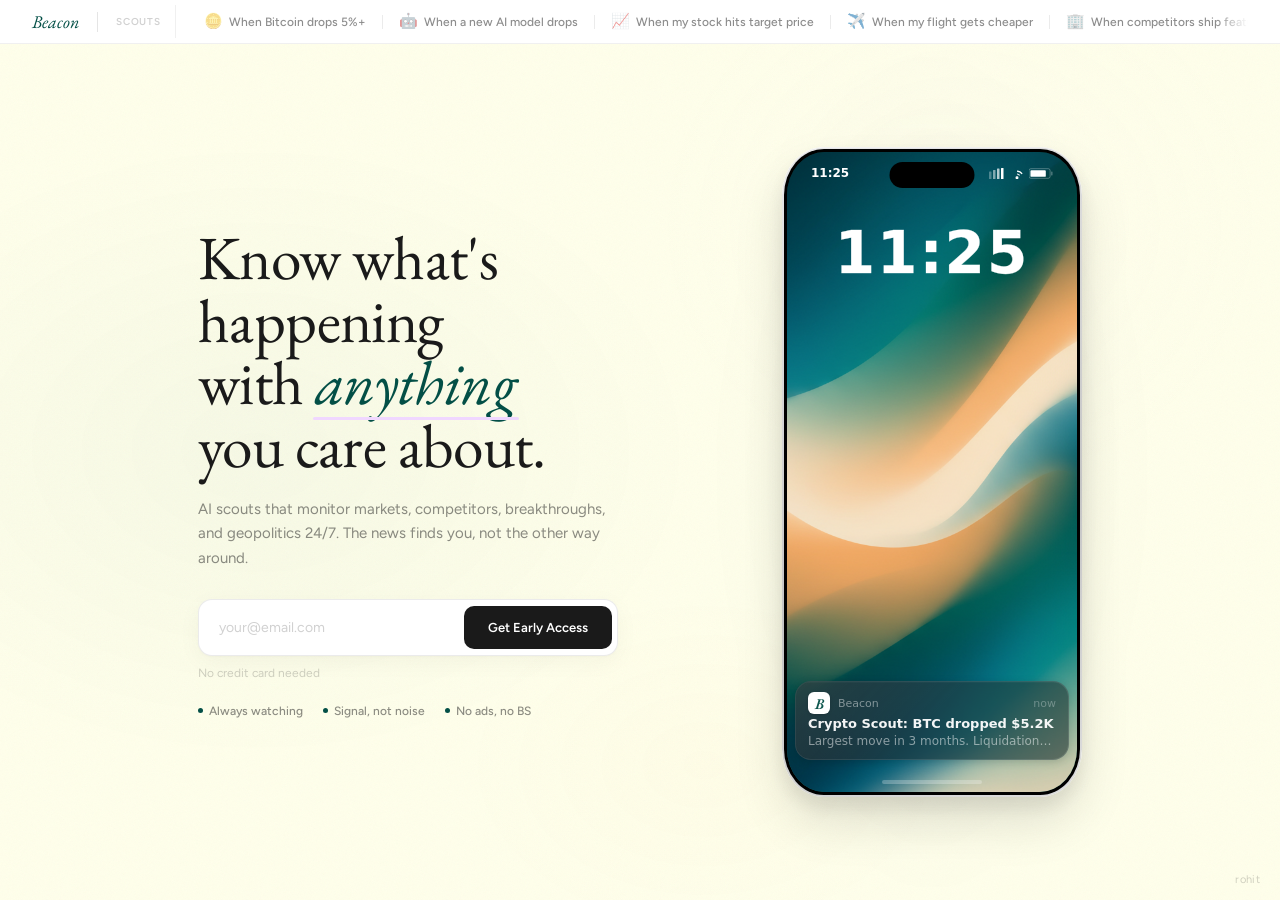
==== commit 3532dedd: "Fix mobile: remove rectangle edges, scroll sticking, bottom space - Hide phone-glow on mobile (was c" ====
--- a/index.html
+++ b/index.html
@@ -500,8 +500,9 @@
       order: 2; width: 75vw; max-width: 380px; min-width: 300px;
       flex: none; padding: 0;
       margin: -60px auto 0 auto;
-      overflow: hidden; /* clip phone-glow extending beyond */
-    }
+      will-change: auto; /* disable compositing layer on mobile */
+    }
+    .phone-glow { display: none; } /* remove glow on mobile — causes bottom overflow */
   }
   @media (max-width: 640px) {
     .hero-content { padding: 20px 0 0; }
@@ -757,8 +758,9 @@
   });
 })();
 
-// ═══ PHONE 3D TILT ═══
+// ═══ PHONE 3D TILT (desktop only) ═══
 (function() {
+  if ('ontouchstart' in window || window.innerWidth <= 960) return;
   var phone = document.getElementById('phone-wrap');
   if (!phone) return;
   document.addEventListener('mousemove', function(e) {
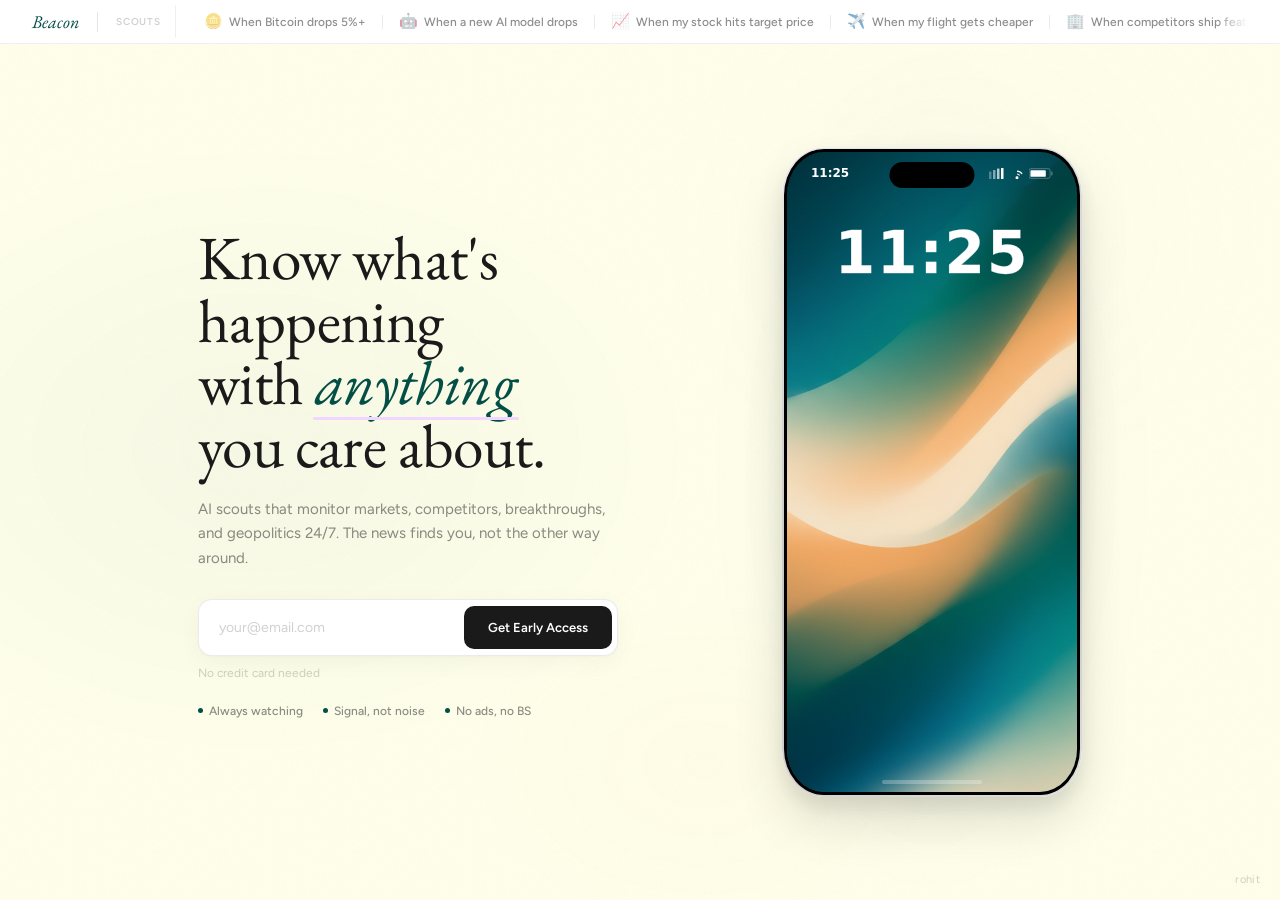
==== commit d38cc4bf: "Nuke all GPU-heavy effects on mobile for butter-smooth scroll Disabled on mobile (<=960px): - bg-gra" ====
--- a/index.html
+++ b/index.html
@@ -472,7 +472,7 @@
 
   /* ═══ RESPONSIVE ═══ */
   @media (max-width: 960px) {
-    html, body { height: auto; min-height: 0; overflow-x: hidden; overflow-y: auto; margin: 0; padding: 0; }
+    html, body { height: auto; min-height: 0; overflow-x: hidden; overflow-y: auto; margin: 0; padding: 0; -webkit-overflow-scrolling: touch; }
     .viewport {
       height: auto; min-height: 0; overflow-x: clip; overflow-y: visible;
       display: flex; flex-direction: column;
@@ -502,7 +502,19 @@
       margin: -60px auto 0 auto;
       will-change: auto; /* disable compositing layer on mobile */
     }
-    .phone-glow { display: none; } /* remove glow on mobile — causes bottom overflow */
+    .phone-glow { display: none; }
+    .phone-wrap { will-change: auto; }
+
+    /* Kill GPU-heavy effects on mobile for smooth scrolling */
+    .bg-grain { display: none; }
+    .bg-mesh { display: none; }
+    .cursor-glow { display: none; }
+    .notif {
+      backdrop-filter: none; -webkit-backdrop-filter: none;
+      background: rgba(30,30,30,0.85);
+      will-change: auto;
+    }
+    .pip { animation: none; opacity: 0.5; }
   }
   @media (max-width: 640px) {
     .hero-content { padding: 20px 0 0; }
@@ -744,8 +756,9 @@
     });
 })();
 
-// ═══ CURSOR GLOW ═══
+// ═══ CURSOR GLOW (desktop only) ═══
 (function() {
+  if ('ontouchstart' in window || window.innerWidth <= 960) return;
   var glow = document.getElementById('cursor-glow');
   var active = false;
   document.addEventListener('mousemove', function(e) {
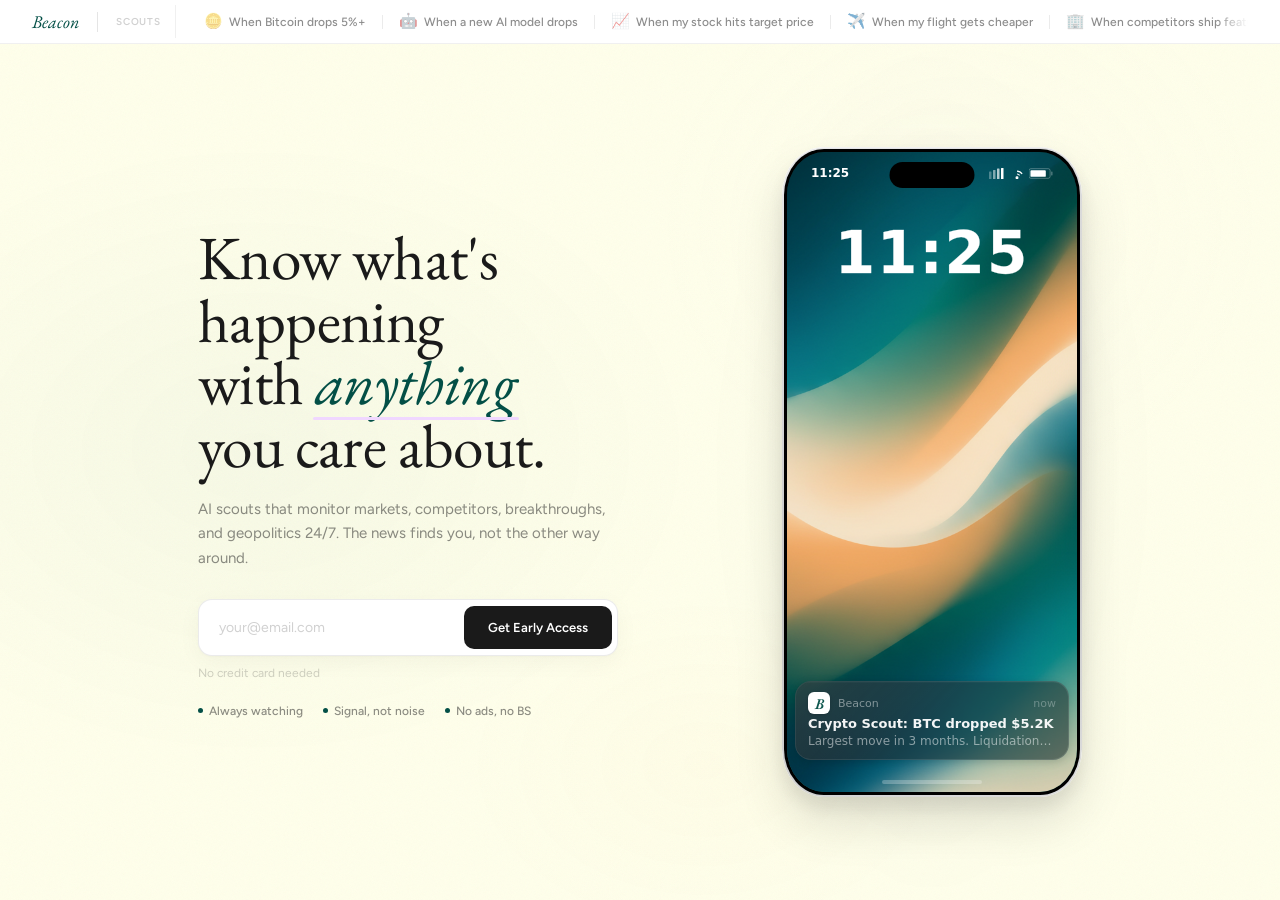
==== commit 9e91ef27: "Remove Rohit theme toggle — final clean version Removed all Rohit-related code: CSS styles, HTML ele" ====
--- a/index.html
+++ b/index.html
@@ -457,18 +457,6 @@
   .scout-sep {
     width: 1px; height: 14px; background: rgba(0,0,0,0.08); flex-shrink: 0;
   }
-
-  /* ═══ ROHIT TOGGLE ═══ */
-  .rohit-toggle {
-    position: fixed; bottom: 14px; right: 20px; z-index: 100;
-    font-family: var(--font-body); font-size: 11px; font-weight: 400;
-    color: var(--text-20); cursor: pointer; user-select: none;
-    letter-spacing: 0.03em;
-    transition: color 0.3s var(--ease);
-    opacity: 0; animation: fadeUp 0.6s var(--ease) 2s forwards;
-  }
-  .rohit-toggle:hover { color: var(--text-50); }
-  .rohit-toggle.active { color: var(--accent); }
 
   /* ═══ RESPONSIVE ═══ */
   @media (max-width: 960px) {
@@ -669,7 +657,7 @@
     </div>
   </main>
 
-  <span class="rohit-toggle" id="theme-rohit" onclick="toggleRohit()">rohit</span>
+
 </div>
 
 <script>
@@ -1002,66 +990,6 @@
   }, 500);
 }
 
-// ═══ THEME: ROHIT ═══
-var rohitActive = false;
-var defaultVars = {
-  '--bg': '#FFFFEB',
-  '--text': '#1A1A1A',
-  '--text-50': 'rgba(26,26,26,0.5)',
-  '--text-20': 'rgba(26,26,26,0.2)',
-  '--text-70': 'rgba(26,26,26,0.7)',
-  '--accent': '#034f46',
-  '--accent-light': '#067a6e',
-  '--accent-soft': 'rgba(3,79,70,0.06)',
-  '--purple': '#F0D7FF',
-  '--orange': '#FFA946',
-  '--focus': '#4D65FF',
-  '--border': 'rgba(0,0,0,0.06)',
-};
-var rohitVars = {
-  '--bg': '#F5F0E7',
-  '--text': '#1F1A17',
-  '--text-50': '#4E453E',
-  '--text-20': '#9B8F84',
-  '--text-70': '#4E453E',
-  '--accent': '#7A2E2D',
-  '--accent-light': '#A44D4C',
-  '--accent-soft': 'rgba(122,46,45,0.06)',
-  '--purple': '#D7CAD5',
-  '--orange': '#9A7440',
-  '--focus': '#7A96AD',
-  '--border': '#D8CDBD',
-};
-
-function toggleRohit() {
-  var root = document.documentElement;
-  var btn = document.getElementById('theme-rohit');
-  rohitActive = !rohitActive;
-  var vars = rohitActive ? rohitVars : defaultVars;
-  for (var key in vars) {
-    root.style.setProperty(key, vars[key]);
-  }
-  btn.classList.toggle('active', rohitActive);
-
-  var strip = document.querySelector('.scout-strip');
-  var cta = document.querySelector('.cta');
-  if (rohitActive) {
-    document.body.style.background = '#F5F0E7';
-    if (strip) { strip.style.background = '#FBF8F2'; strip.style.borderColor = '#D8CDBD'; }
-    if (cta) { cta.style.background = '#FFFCF8'; }
-    document.querySelectorAll('.pill').forEach(function(p) {
-      if (!p.classList.contains('selected')) p.style.background = 'rgba(255,252,248,0.8)';
-    });
-    document.querySelector('.ios-wall-fallback').style.background =
-      'linear-gradient(170deg, #3B2020 0%, #4A2828 30%, #5C3030 60%, #6E3838 100%)';
-  } else {
-    document.body.style.background = '';
-    if (strip) { strip.style.background = ''; strip.style.borderColor = ''; }
-    if (cta) { cta.style.background = ''; }
-    document.querySelectorAll('.pill').forEach(function(p) { p.style.background = ''; });
-    document.querySelector('.ios-wall-fallback').style.background = '';
-  }
-}
 </script>
 </body>
 </html>
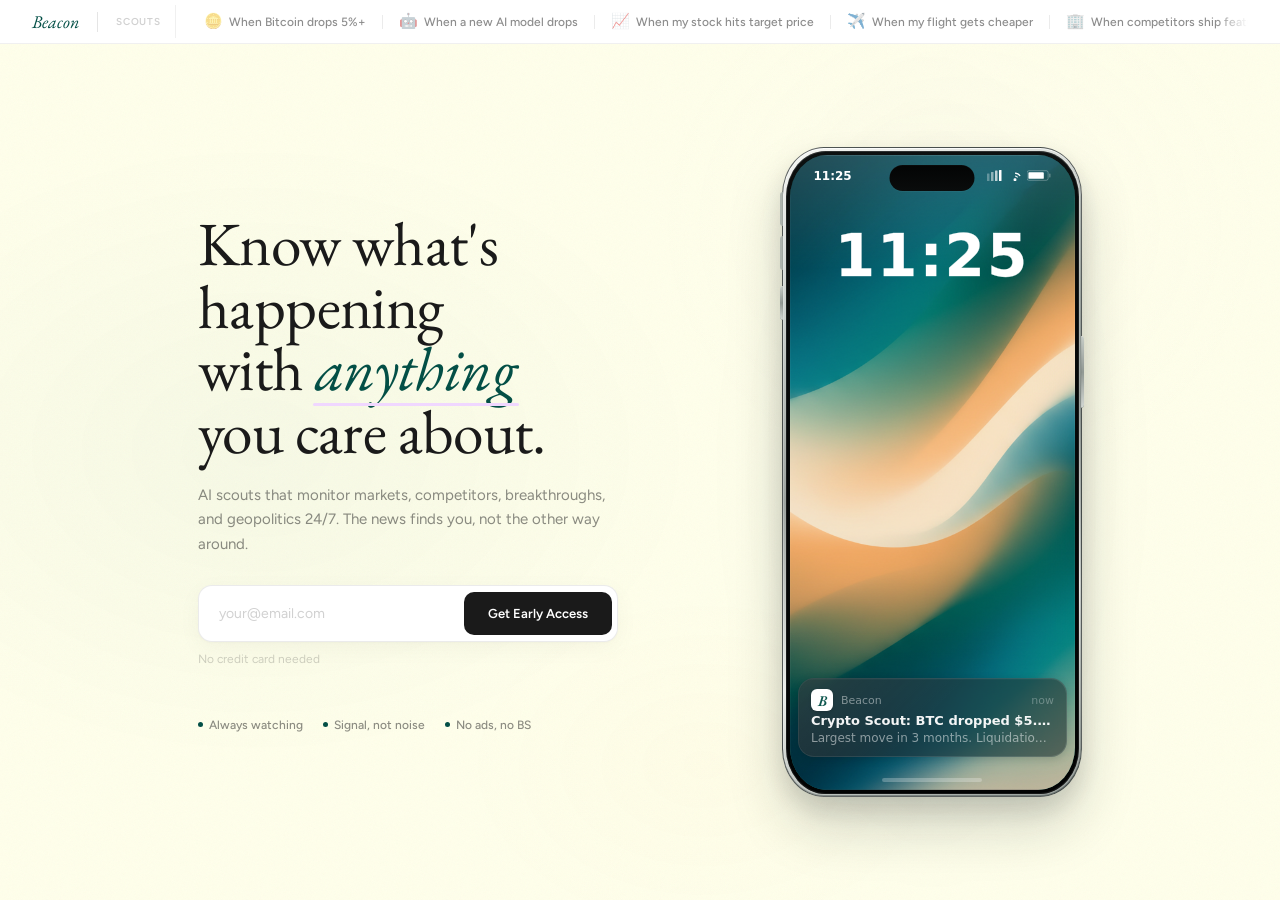
==== commit 9f7910a3: "Polish landing page and waitlist proxy" ====
--- a/index.html
+++ b/index.html
@@ -168,11 +168,22 @@
     cursor: pointer; transition: all 0.3s var(--ease);
   }
   .cta-btn:hover { background: var(--accent); transform: translateY(-1px); box-shadow: 0 6px 20px rgba(3,79,70,0.2); }
+  .cta-btn:disabled {
+    cursor: wait; opacity: 0.8; transform: none; box-shadow: none;
+  }
 
   .cta-hint {
     font-family: var(--font-body); font-size: 12px; font-weight: 400;
     color: var(--text-20); margin-top: 10px;
   }
+  .cta-status {
+    min-height: 18px; margin-top: 10px;
+    font-family: var(--font-body); font-size: 12px; font-weight: 500;
+    color: var(--text-20);
+  }
+  .cta-status.is-pending { color: var(--text-50); }
+  .cta-status.is-error { color: #a43d31; }
+  .cta-status.is-success { color: var(--accent); }
 
   /* Topic pills */
   .pills-label {
@@ -259,33 +270,111 @@
 
   .iphone {
     position: relative; width: 100%; aspect-ratio: 393 / 852;
-    background: linear-gradient(155deg, #e8e8e8 0%, #d2d2d2 40%, #c5c5c5 60%, #ddd 100%);
-    border-radius: min(48px, 14%); padding: 2px;
+    background:
+      linear-gradient(160deg, #f6f7f4 0%, #cfd4d0 20%, #9da39f 47%, #ebeeea 72%, #969d99 100%);
+    border: 1px solid rgba(12, 19, 18, 0.62);
+    border-radius: min(48px, 14%); padding: 2.5px;
     box-shadow:
-      inset 0 0.5px 0 rgba(255,255,255,0.9),
-      0 25px 50px rgba(0,0,0,0.12),
-      0 10px 20px rgba(0,0,0,0.08);
+      inset 0 1px 0 rgba(255,255,255,0.78),
+      inset 0 -1px 0 rgba(56,67,64,0.42),
+      inset 1px 0 0 rgba(255,255,255,0.22),
+      inset -1px 0 0 rgba(58,69,66,0.22),
+      0 30px 55px rgba(18,27,25,0.18),
+      0 12px 26px rgba(18,27,25,0.12);
+    overflow: visible;
+    isolation: isolate;
     transition: box-shadow 0.4s var(--ease);
   }
   .phone-wrap:hover .iphone {
     box-shadow:
-      inset 0 0.5px 0 rgba(255,255,255,0.9),
-      0 30px 60px rgba(0,0,0,0.15),
-      0 15px 30px rgba(0,0,0,0.1);
+      inset 0 1px 0 rgba(255,255,255,0.82),
+      inset 0 -1px 0 rgba(56,67,64,0.46),
+      inset 1px 0 0 rgba(255,255,255,0.24),
+      inset -1px 0 0 rgba(58,69,66,0.24),
+      0 34px 64px rgba(18,27,25,0.22),
+      0 16px 34px rgba(18,27,25,0.14);
+  }
+  .iphone::before,
+  .iphone::after {
+    content: '';
+    position: absolute;
+    pointer-events: none;
+    background: linear-gradient(180deg, #c5cbc6 0%, #8d9490 50%, #d2d7d3 100%);
+    box-shadow:
+      inset 0 0.5px 0 rgba(255,255,255,0.4),
+      inset 0 -0.5px 0 rgba(46,55,53,0.4);
+    opacity: 0.95;
+  }
+  .iphone::before {
+    left: -3px; top: 138px;
+    width: 3px; height: 34px;
+    border-radius: 3px 0 0 3px;
+    box-shadow:
+      0 -50px 0 0 rgba(169,176,171,0.95),
+      0 -94px 0 0 rgba(169,176,171,0.95),
+      inset 0 0.5px 0 rgba(255,255,255,0.4),
+      inset 0 -0.5px 0 rgba(46,55,53,0.4);
+  }
+  .iphone::after {
+    right: -3px; top: 188px;
+    width: 3px; height: 72px;
+    border-radius: 0 3px 3px 0;
   }
   .iphone-inner {
+    position: relative;
     width: 100%; height: 100%;
-    background: #000; border-radius: min(46px, 13.5%);
-    padding: 3px; overflow: hidden;
+    background: linear-gradient(180deg, #0d1111 0%, #040606 100%);
+    border-radius: min(46px, 13.5%);
+    padding: 4px; overflow: hidden;
+    box-shadow:
+      inset 0 0 0 1px rgba(255,255,255,0.04),
+      inset 0 1px 0 rgba(255,255,255,0.06),
+      inset 0 -2px 6px rgba(0,0,0,0.55);
+  }
+  .iphone-inner::before {
+    content: '';
+    position: absolute; inset: 0;
+    border-radius: inherit;
+    pointer-events: none;
+    box-shadow:
+      inset 0 0 0 1px rgba(255,255,255,0.05),
+      inset 0 10px 18px rgba(255,255,255,0.015),
+      inset 0 -14px 18px rgba(0,0,0,0.28);
   }
   .iphone-screen {
     position: relative; width: 100%; height: 100%;
+    background: #081110;
     border-radius: min(43px, 13%); overflow: hidden;
+    box-shadow:
+      inset 0 0 0 1px rgba(255,255,255,0.04),
+      inset 0 22px 34px rgba(255,255,255,0.04),
+      inset 0 -22px 40px rgba(0,0,0,0.18);
+  }
+  .iphone-screen::before,
+  .iphone-screen::after {
+    content: '';
+    position: absolute; inset: 0;
+    pointer-events: none;
+    z-index: 2;
+  }
+  .iphone-screen::before {
+    background: linear-gradient(180deg, rgba(255,255,255,0.14) 0%, rgba(255,255,255,0) 18%, rgba(255,255,255,0) 74%, rgba(0,0,0,0.12) 100%);
+  }
+  .iphone-screen::after {
+    box-shadow:
+      inset 0 0 0 0.5px rgba(255,255,255,0.08),
+      inset 0 1px 0 rgba(255,255,255,0.08),
+      inset 0 -1px 0 rgba(0,0,0,0.15);
   }
 
   .dynamic-island {
     position: absolute; top: 10px; left: 50%; transform: translateX(-50%);
-    width: 85px; height: 26px; background: #000; border-radius: 20px; z-index: 30;
+    width: 85px; height: 26px;
+    background: linear-gradient(180deg, #030404 0%, #0a0c0c 100%);
+    border-radius: 20px; z-index: 30;
+    box-shadow:
+      inset 0 0.5px 0 rgba(255,255,255,0.05),
+      0 1px 0 rgba(255,255,255,0.04);
   }
 
   /* Wallpaper */
@@ -344,19 +433,26 @@
     border-radius: 16px; padding: 10px 12px;
     box-shadow: 0 2px 8px rgba(0,0,0,0.15), inset 0 0.5px 0 rgba(255,255,255,0.06);
     will-change: transform, opacity;
-    transform: translate3d(0, 8px, 0) scale(0.98);
+    transform-origin: center bottom;
+    --notif-offset: 0px;
+    --notif-scale: 1;
+    --notif-opacity: 1;
+    transform: translate3d(0, 12px, 0) scale(0.985);
     opacity: 0;
-    transition: opacity 0.5s cubic-bezier(0.25, 1, 0.5, 1), transform 0.5s cubic-bezier(0.25, 1, 0.5, 1);
-  }
-  .notif.show { opacity: 1; transform: translate3d(0, 0, 0) scale(1); }
-  .notif.minimized {
-    padding: 7px 12px; border-radius: 14px;
-    transform: translate3d(0, 0, 0) scale(0.96);
-    transition: all 0.5s cubic-bezier(0.25, 1, 0.5, 1);
-  }
-  .notif.minimized .notif-body { display: none; }
-  .notif.minimized .notif-title { font-size: 11px; }
-  .notif.minimized .notif-row { margin-bottom: 0; }
+    transition: opacity 0.46s cubic-bezier(0.25, 1, 0.5, 1), transform 0.46s cubic-bezier(0.25, 1, 0.5, 1);
+  }
+  .notif.show {
+    opacity: var(--notif-opacity);
+    transform: translate3d(0, var(--notif-offset), 0) scale(var(--notif-scale));
+  }
+  .notif.depth-0 { --notif-offset: 0px; --notif-scale: 1; --notif-opacity: 1; z-index: 3; }
+  .notif.depth-1 { --notif-offset: -8px; --notif-scale: 0.986; --notif-opacity: 0.92; z-index: 2; }
+  .notif.depth-2 { --notif-offset: -14px; --notif-scale: 0.97; --notif-opacity: 0.78; z-index: 1; }
+  .notif.is-exiting {
+    opacity: 0;
+    pointer-events: none;
+    transform: translate3d(0, -24px, 0) scale(0.94);
+  }
 
   .notif::before {
     content: ''; position: absolute; inset: 0; border-radius: 16px;
@@ -392,6 +488,17 @@
     font-family: var(--font-ios); font-size: 12px; font-weight: 400;
     color: rgba(255,255,255,0.5); line-height: 1.35;
     white-space: nowrap; overflow: hidden; text-overflow: ellipsis;
+  }
+
+  @media (prefers-reduced-motion: reduce) {
+    .notif {
+      transition: none;
+      transform: none;
+    }
+    .notif.show,
+    .notif.is-exiting {
+      transform: none;
+    }
   }
 
   .home-indicator {
@@ -597,10 +704,11 @@
       <div class="cta-wrap" id="cta">
         <div class="cta-step visible" id="step-email">
           <form class="cta" onsubmit="handleSubmit(event)">
-            <input type="email" placeholder="your@email.com" required autocomplete="email" />
+            <input type="email" name="email" placeholder="your@email.com" required autocomplete="email" />
             <button type="submit" class="cta-btn">Get Early Access</button>
           </form>
           <div class="cta-hint">No credit card needed</div>
+          <div class="cta-status" id="cta-status" role="status" aria-live="polite"></div>
         </div>
         <div class="cta-step hidden" id="step-topics">
           <div class="pills-label">What do you want your first scout to track?</div>
@@ -617,8 +725,8 @@
         </div>
         <div class="cta-step hidden" id="step-confirm">
           <div class="confirm-wrap">
-            <div class="confirm-number">You're <span class="hash">#2,847</span> on the list</div>
-            <div class="confirm-text">We'll activate your scout and ping you the moment it's ready.</div>
+            <div class="confirm-number">You're on the list!</div>
+            <div class="confirm-text">We'll send you the app link very soon.</div>
           </div>
         </div>
       </div>
@@ -811,10 +919,20 @@
     });
   }
 
+  function syncNotificationDepths() {
+    visible.forEach(function(obj, i) {
+      obj.el.classList.remove('depth-0', 'depth-1', 'depth-2');
+      obj.el.classList.add('depth-' + Math.min(i, MAX_VISIBLE - 1));
+    });
+  }
+
   function showNext() {
     if (queue.length === 0) {
       setTimeout(function() {
-        visible.forEach(function(obj) { obj.el.classList.remove('show'); });
+        visible.forEach(function(obj) {
+          obj.el.classList.add('is-exiting');
+          obj.el.classList.remove('show');
+        });
         setTimeout(function() {
           stack.innerHTML = '';
           visible = [];
@@ -827,7 +945,7 @@
 
     var data = queue.shift();
     var el = document.createElement('div');
-    el.className = 'notif';
+    el.className = 'notif depth-0';
     el.innerHTML =
       '<div class="notif-row">' +
         '<div class="notif-app-icon">B</div>' +
@@ -839,15 +957,18 @@
 
     stack.prepend(el);
     visible.unshift({ el: el, data: data });
+    syncNotificationDepths();
 
     if (visible.length > MAX_VISIBLE) {
       var oldest = visible.pop();
-      oldest.el.classList.add('minimized');
+      oldest.el.classList.add('is-exiting');
+      oldest.el.classList.remove('show', 'depth-0', 'depth-1', 'depth-2');
       setTimeout(function() {
         if (oldest.el.parentNode) oldest.el.remove();
-      }, 600);
-    }
-
+      }, 460);
+    }
+
+    syncNotificationDepths();
     updateTimes();
 
     requestAnimationFrame(function() {
@@ -930,17 +1051,26 @@
 };
 var selectedTopics = [];
 var pillTimer = null;
-
-function handleSubmit(e) {
-  e.preventDefault();
+var waitlistRequestInFlight = false;
+
+function setWaitlistStatus(message, tone) {
+  var statusEl = document.getElementById('cta-status');
+  if (!statusEl) return;
+  statusEl.textContent = message || '';
+  statusEl.className = 'cta-status' + (tone ? ' is-' + tone : '');
+}
+
+function showWaitlistSuccess() {
   var isMobile = window.innerWidth <= 640;
   if (isMobile) {
     // Immersive full-screen confirmation on mobile
+    var existingOverlay = document.querySelector('.mobile-confirm-overlay');
+    if (existingOverlay) existingOverlay.remove();
     var overlay = document.createElement('div');
     overlay.className = 'mobile-confirm-overlay';
     overlay.innerHTML =
       '<div class="confirm-check">✓</div>' +
-      '<div class="confirm-number">You\'re <span class="hash">#2,847</span> on the list</div>' +
+      '<div class="confirm-number">You\'re on the list</div>' +
       '<div class="confirm-text">We\'ll activate your scout and ping you the moment it\'s ready.</div>';
     document.body.appendChild(overlay);
     return;
@@ -950,6 +1080,67 @@
   document.querySelectorAll('#step-topics .pill').forEach(function(p, i) {
     setTimeout(function() { p.classList.add('in'); }, i * 80);
   });
+}
+
+async function readJsonResponse(response) {
+  var text = await response.text();
+  if (!text) return {};
+  try {
+    return JSON.parse(text);
+  } catch (error) {
+    return { message: text };
+  }
+}
+
+async function handleSubmit(e) {
+  e.preventDefault();
+  if (waitlistRequestInFlight) return;
+
+  var form = e.target;
+  var input = form.querySelector('input[type="email"]');
+  var button = form.querySelector('.cta-btn');
+  var email = input.value.trim();
+
+  if (!email) {
+    setWaitlistStatus('Enter a valid email address.', 'error');
+    input.focus();
+    return;
+  }
+
+  waitlistRequestInFlight = true;
+  button.disabled = true;
+  button.dataset.originalText = button.textContent;
+  button.textContent = 'Joining...';
+  setWaitlistStatus('Saving your spot...', 'pending');
+
+  var controller = typeof AbortController !== 'undefined' ? new AbortController() : null;
+  var timeoutId = controller ? setTimeout(function() { controller.abort(); }, 10000) : null;
+
+  try {
+    var response = await fetch('/api/waitlist', {
+      method: 'POST',
+      headers: { 'Content-Type': 'application/json' },
+      body: JSON.stringify({ email: email }),
+      signal: controller ? controller.signal : undefined
+    });
+    var payload = await readJsonResponse(response);
+    if (!response.ok) {
+      throw new Error(payload.error || payload.message || 'Could not join the waitlist right now.');
+    }
+    setWaitlistStatus('', '');
+    showWaitlistSuccess();
+  } catch (error) {
+    var message = error && error.name === 'AbortError'
+      ? 'Request timed out. Please try again.'
+      : (error && error.message) || 'Could not join the waitlist right now.';
+    setWaitlistStatus(message, 'error');
+  } finally {
+    if (timeoutId) clearTimeout(timeoutId);
+    waitlistRequestInFlight = false;
+    button.disabled = false;
+    button.textContent = button.dataset.originalText || 'Get Early Access';
+    delete button.dataset.originalText;
+  }
 }
 
 document.addEventListener('click', function(e) {
@@ -966,7 +1157,10 @@
   document.getElementById('step-topics').classList.replace('visible', 'hidden');
   document.getElementById('step-confirm').classList.replace('hidden', 'visible');
   var stack = document.getElementById('notif-stack');
-  stack.querySelectorAll('.notif').forEach(function(n) { n.classList.remove('show'); });
+  stack.querySelectorAll('.notif').forEach(function(n) {
+    n.classList.add('is-exiting');
+    n.classList.remove('show');
+  });
   var topics = selectedTopics.slice(0, 3);
   var times = ['now', '3m ago', '12m ago'];
   setTimeout(function() {
@@ -975,7 +1169,7 @@
       var d = topicNotifs[topic];
       if (!d) return;
       var el = document.createElement('div');
-      el.className = 'notif';
+      el.className = 'notif depth-' + Math.min(i, 2);
       el.innerHTML =
         '<div class="notif-row">' +
           '<div class="notif-app-icon">B</div>' +
